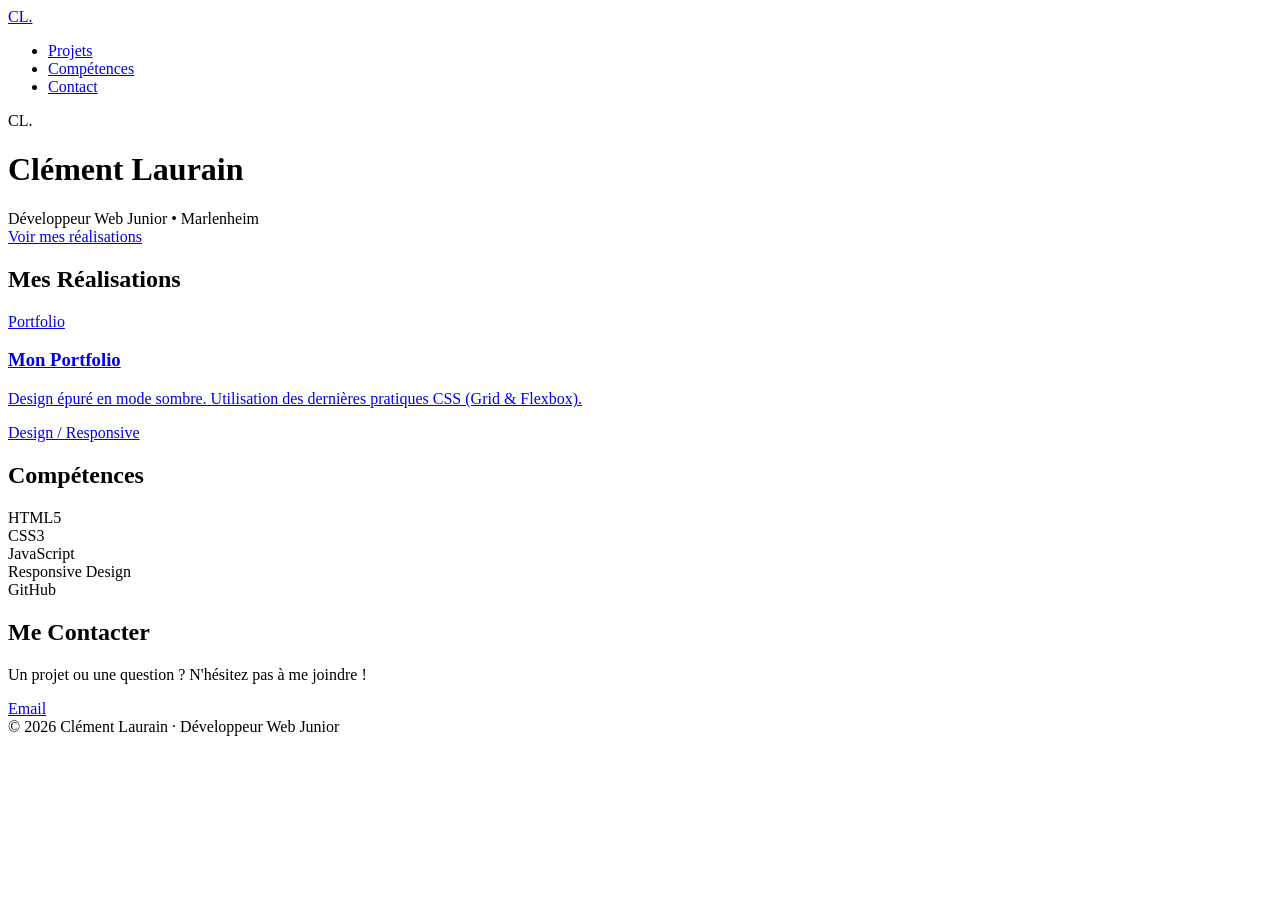
==== index.html @ 2f20fa15 "Update index.html" ====
<!DOCTYPE html>
<html lang="fr">
<head>
    <meta charset="UTF-8">
    <meta name="viewport" content="width=device-width, initial-scale=1.0">
    <meta name="description" content="Portfolio de Clément Laurain, Développeur Web Junior à Marlenheim. Découvrez mes projets et compétences.">
    <link rel="icon" type="image/png" href="favicon.png">
    <title>Clément Laurain | Développeur Web Junior</title>
    <link rel="stylesheet" href="style.css">
</head>
<body>

    <nav>
        <a href="#" class="nav-logo">CL.</a>
        <ul>
            <li><a href="#projets">Projets</a></li>
            <li><a href="#skills">Compétences</a></li>
            <li><a href="#contact">Contact</a></li>
        </ul>
    </nav>

    <header class="hero">
        <div class="logo-main">CL.</div>
        <h1>Clément Laurain</h1>
        <div class="badge">Développeur Web Junior • Marlenheim</div>
        <a href="#projets" class="cta-button">Voir mes réalisations</a>
    </header>

    <main>
        <section id="projets">
            <h2><span>Mes Réalisations</span></h2>
                <a href="#" class="card" target="_blank">
                    <div class="card-image-placeholder">Portfolio</div>
                    <h3>Mon Portfolio</h3>
                    <p>Design épuré en mode sombre. Utilisation des dernières pratiques CSS (Grid & Flexbox).</p>
                    <div class="badge-small">Design / Responsive</div>
                </a>
            </div>
        </section>

        <section id="skills">
            <h2><span>Compétences</span></h2>
            <div class="skills-container">
                <div class="badge">HTML5</div>
                <div class="badge">CSS3</div>
                <div class="badge">JavaScript</div>
                <div class="badge">Responsive Design</div>
                <div class="badge">GitHub</div>
            </div>
        </section>

        <section id="contact">
            <h2><span>Me Contacter</span></h2>
            <div class="contact-container">
                <p>Un projet ou une question ? N'hésitez pas à me joindre !</p>
                <div class="contact-links">
                    <a href="mailto:clement.laurain67@gmail.com" class="badge">Email</a>
                </div>
            </div>
        </section>
    </main>

    <footer>
        <div class="footer-credit">
            © 2026 Clément Laurain · Développeur Web Junior
        </div>
    </footer>

</body>
</html>
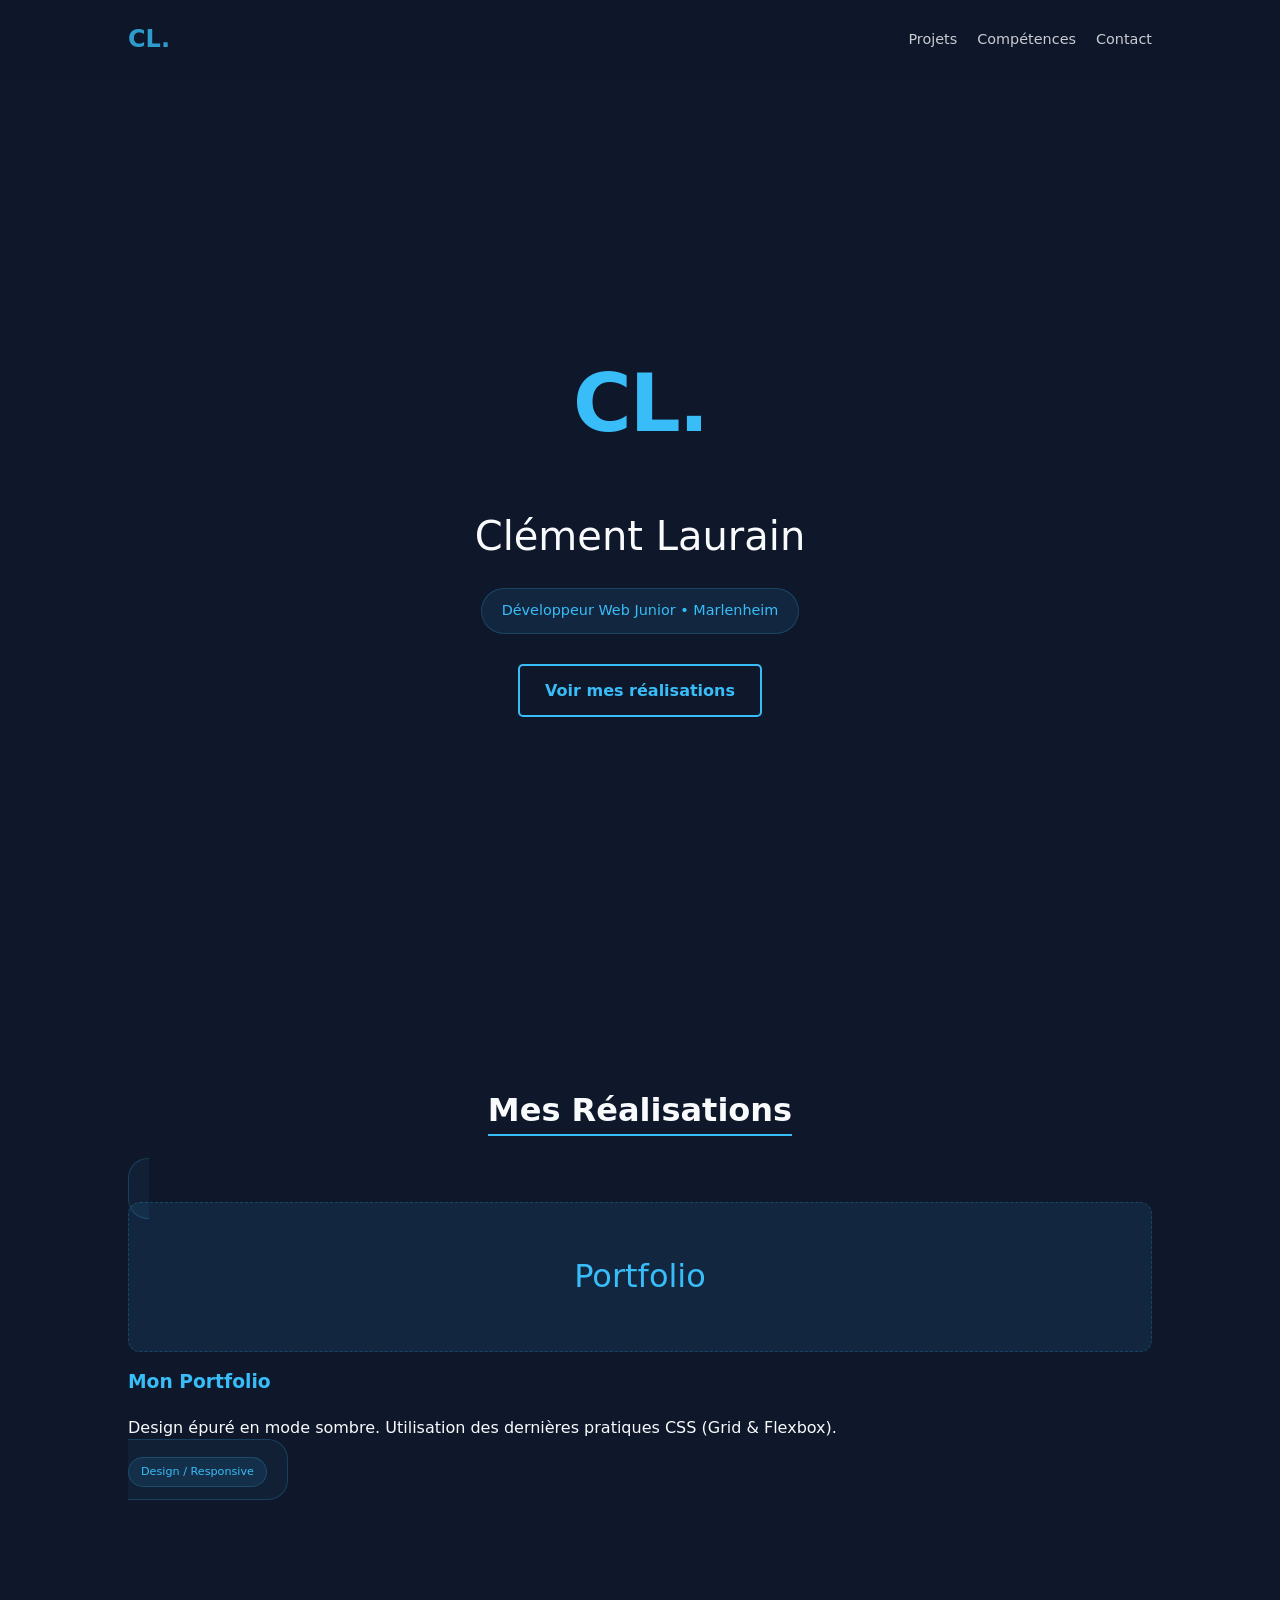
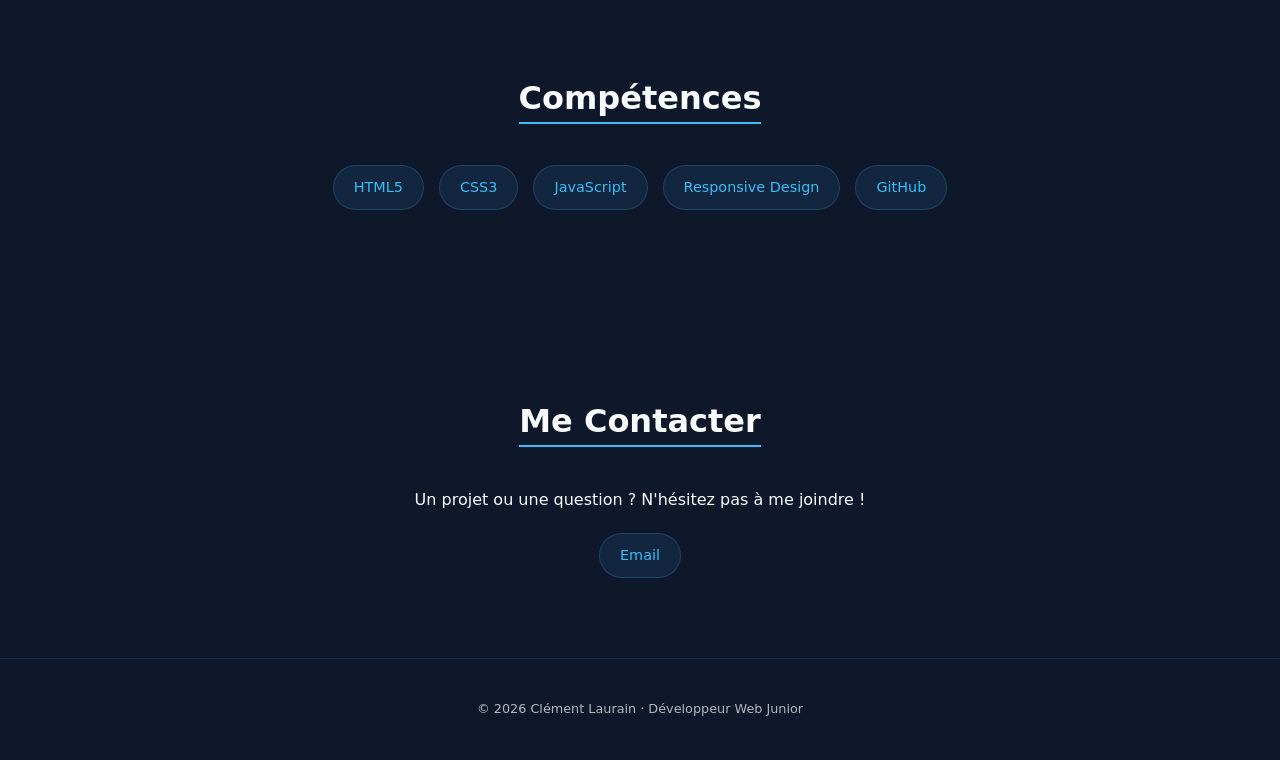
==== commit 8dad2b03: "Update index.html" ====
--- a/index.html
+++ b/index.html
@@ -31,8 +31,8 @@
             <h2><span>Mes Réalisations</span></h2>
                 <a href="#" class="card" target="_blank">
                     <div class="card-image-placeholder">Portfolio</div>
-                    <h3>Mon Portfolio</h3>
-                    <p>Design épuré en mode sombre. Utilisation des dernières pratiques CSS (Grid & Flexbox).</p>
+                        <h3>Mon Portfolio</h3>
+                        <p>Design épuré en mode sombre. Utilisation des dernières pratiques CSS (Grid & Flexbox).</p>
                     <div class="badge-small">Design / Responsive</div>
                 </a>
             </div>
--- a/style.css
+++ b/style.css
@@ -0,0 +1,231 @@
+/* --- VARIABLES --- */
+:root {
+    --bg: #0f172a;
+    --accent: #38bdf8;
+    --text: #f8fafc;
+    --card-bg: rgba(56, 189, 248, 0.05);
+    --card-border: rgba(56, 189, 248, 0.2);
+}
+
+/* --- RESET & BASE --- */
+* { 
+    box-sizing: border-box; 
+}
+
+body {
+    background-color: var(--bg);
+    color: var(--text);
+    font-family: 'Segoe UI', system-ui, -apple-system, sans-serif;
+    margin: 0;
+    padding: 0;
+    line-height: 1.6;
+    scroll-behavior: smooth;
+}
+
+/* --- NAVIGATION --- */
+nav {
+    padding: 20px 10%;
+    display: flex;
+    justify-content: space-between;
+    align-items: center;
+    position: sticky;
+    top: 0;
+    background: rgba(15, 23, 42, 0.9);
+    backdrop-filter: blur(10px);
+    z-index: 1000;
+}
+
+.nav-logo {
+    font-size: 1.5rem;
+    font-weight: bold;
+    color: var(--accent);
+    text-decoration: none;
+}
+
+nav ul {
+    display: flex;
+    list-style: none;
+    gap: 20px;
+    margin: 0;
+    padding: 0;
+}
+
+nav a {
+    color: var(--text);
+    text-decoration: none;
+    font-size: 0.9rem;
+    opacity: 0.8;
+    transition: 0.3s;
+}
+
+nav a:hover { 
+    opacity: 1; 
+    color: var(--accent); 
+}
+
+/* --- HERO SECTION --- */
+.hero {
+    height: 100vh; /* Augmenté pour l'impact */
+    display: flex;
+    flex-direction: column;
+    justify-content: center;
+    align-items: center;
+    text-align: center;
+    padding: 20px;
+}
+
+.logo-main {
+    font-size: clamp(3rem, 15vw, 5rem);
+    font-weight: bold;
+    color: var(--accent);
+    letter-spacing: -2px;
+    margin-bottom: 10px;
+}
+
+h1 {
+    font-size: clamp(1.5rem, 5vw, 2.5rem);
+    font-weight: 300;
+    margin-bottom: 20px;
+}
+
+.cta-button {
+    margin-top: 30px;
+    padding: 12px 25px;
+    background-color: transparent;
+    color: var(--accent);
+    border: 2px solid var(--accent);
+    border-radius: 5px;
+    text-decoration: none;
+    font-weight: bold;
+    transition: 0.3s ease;
+}
+
+.cta-button:hover {
+    background-color: var(--accent);
+    color: var(--bg);
+}
+
+/* --- BADGES --- */
+.badge {
+    background: rgba(56, 189, 248, 0.1);
+    color: var(--accent);
+    padding: 10px 20px;
+    border-radius: 30px;
+    font-size: 0.9rem;
+    border: 1px solid var(--card-border);
+    display: inline-block;
+    text-decoration: none;
+}
+
+.badge-small {
+    background: rgba(56, 189, 248, 0.1);
+    color: var(--accent);
+    padding: 5px 12px;
+    border-radius: 30px;
+    font-size: 0.7rem;
+    border: 1px solid var(--card-border);
+    display: inline-block;
+}
+
+/* --- SECTIONS --- */
+section { 
+    padding: 80px 10%; 
+}
+
+h2 {
+    font-size: 2rem;
+    margin-bottom: 40px;
+    text-align: center;
+}
+
+h2 span {
+    border-bottom: 2px solid var(--accent);
+    padding-bottom: 5px;
+}
+
+/* --- PROJETS (GRID) --- */
+.grid {
+    display: grid;
+    grid-template-columns: repeat(auto-fit, minmax(280px, 1fr));
+    gap: 25px;
+}
+
+.card {
+    background: var(--card-bg);
+    border: 1px solid var(--card-border);
+    padding: 20px;
+    border-radius: 20px;
+    transition: all 0.3s ease;
+    text-decoration: none;
+    color: inherit;
+    text-align: left;
+}
+
+.card-image-placeholder {
+    width: 100%;
+    height: 150px;
+    background: rgba(56, 189, 248, 0.1);
+    border-radius: 12px;
+    margin-bottom: 15px;
+    display: flex;
+    align-items: center;
+    justify-content: center;
+    font-size: 200%;
+    color: var(--accent);
+    border: 1px dashed var(--card-border);
+}
+
+.card:hover {
+    transform: translateY(-10px);
+    background: rgba(56, 189, 248, 0.1);
+    border-color: var(--accent);
+}
+
+.card h3 { 
+    margin-top: 0; 
+    color: var(--accent); 
+}
+
+/* --- CONTACT --- */
+.contact-container {
+    text-align: center;
+}
+
+.contact-links {
+    margin-top: 20px;
+    display: flex;
+    justify-content: center;
+    gap: 15px;
+}
+
+.contact-links .badge:hover {
+    background: var(--accent);
+    color: var(--bg);
+}
+
+/* --- SKILLS --- */
+.skills-container {
+    display: flex; 
+    justify-content: center; 
+    gap: 15px; 
+    flex-wrap: wrap;
+}
+
+/* --- FOOTER --- */
+footer {
+    padding: 40px;
+    text-align: center;
+    border-top: 1px solid var(--card-border);
+    font-size: 0.8rem;
+    opacity: 0.7;
+}
+
+/* --- MEDIA QUERIES --- */
+@media (max-width: 600px) {
+    section {
+        padding: 60px 5%;
+    }
+    nav ul {
+        gap: 10px;
+    }
+}
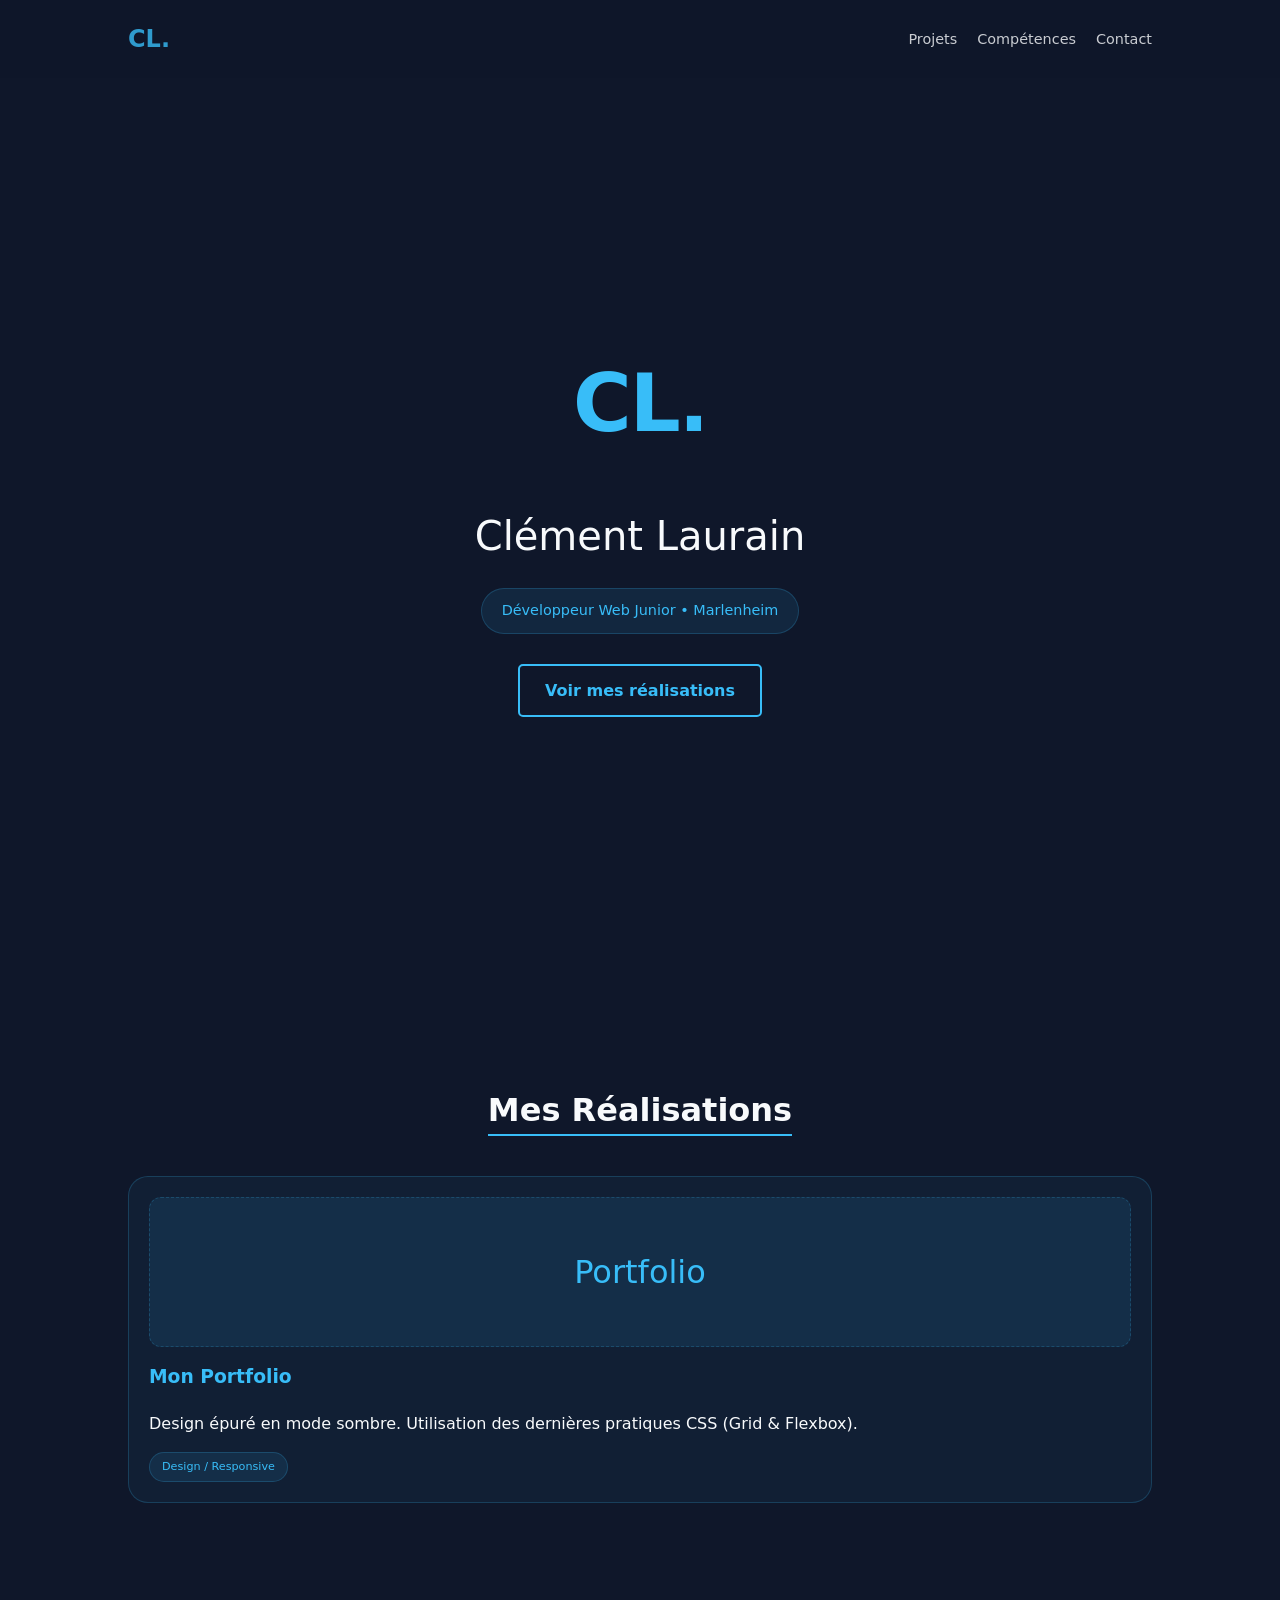
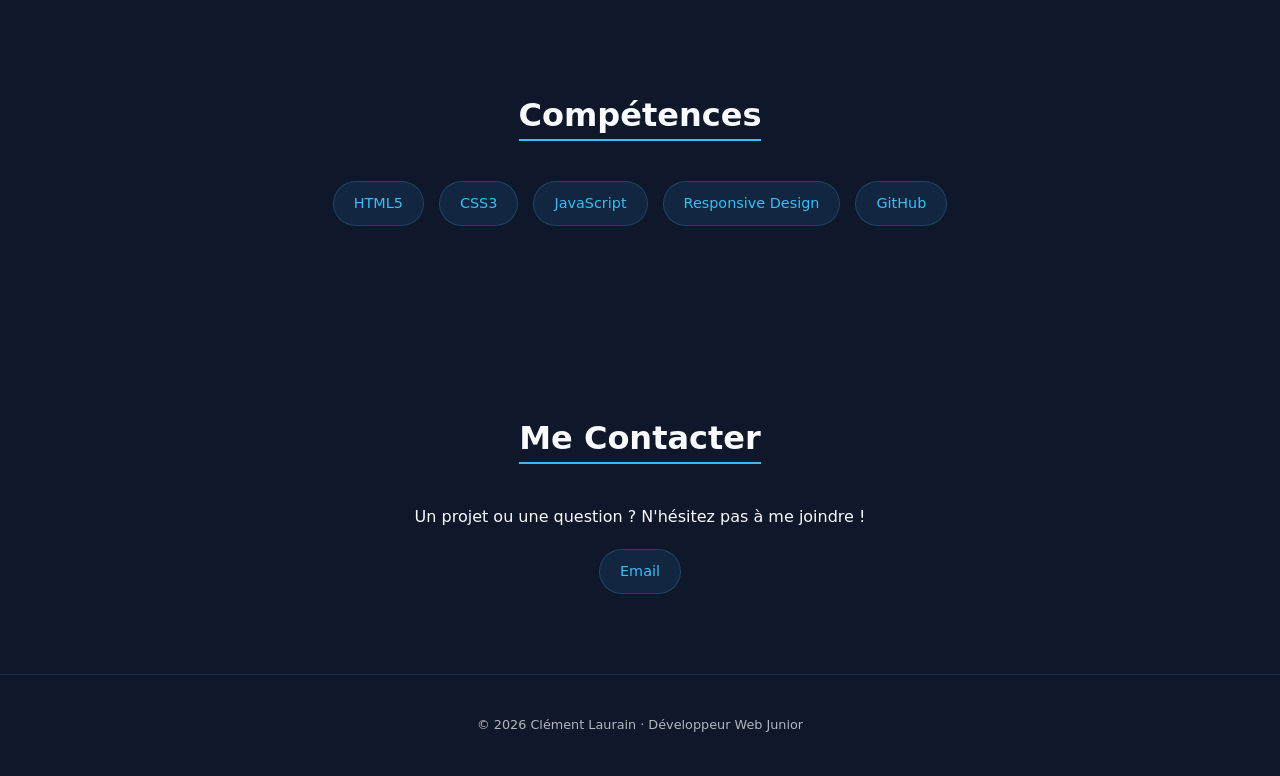
==== commit 6994d859: "Update index.html" ====
--- a/index.html
+++ b/index.html
@@ -29,6 +29,7 @@
     <main>
         <section id="projets">
             <h2><span>Mes Réalisations</span></h2>
+            <div class="grid">
                 <a href="#" class="card" target="_blank">
                     <div class="card-image-placeholder">Portfolio</div>
                         <h3>Mon Portfolio</h3>
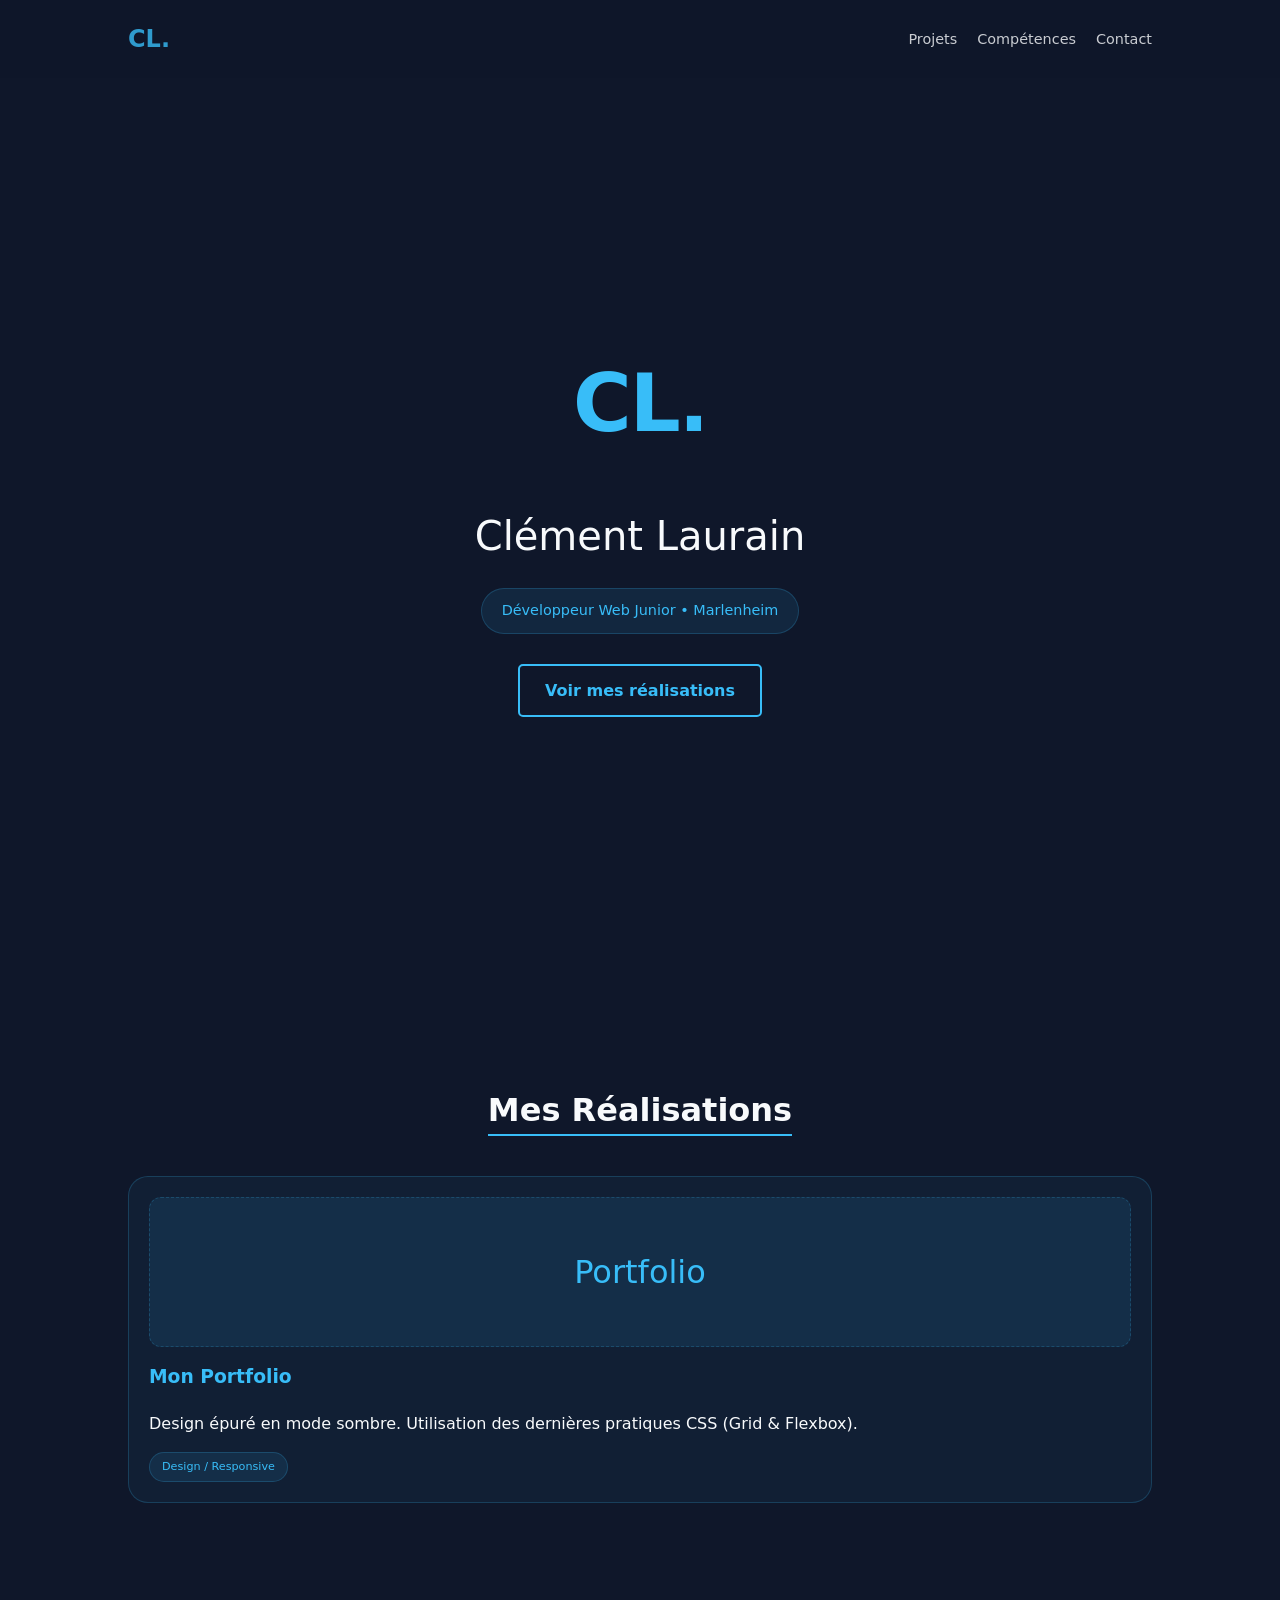
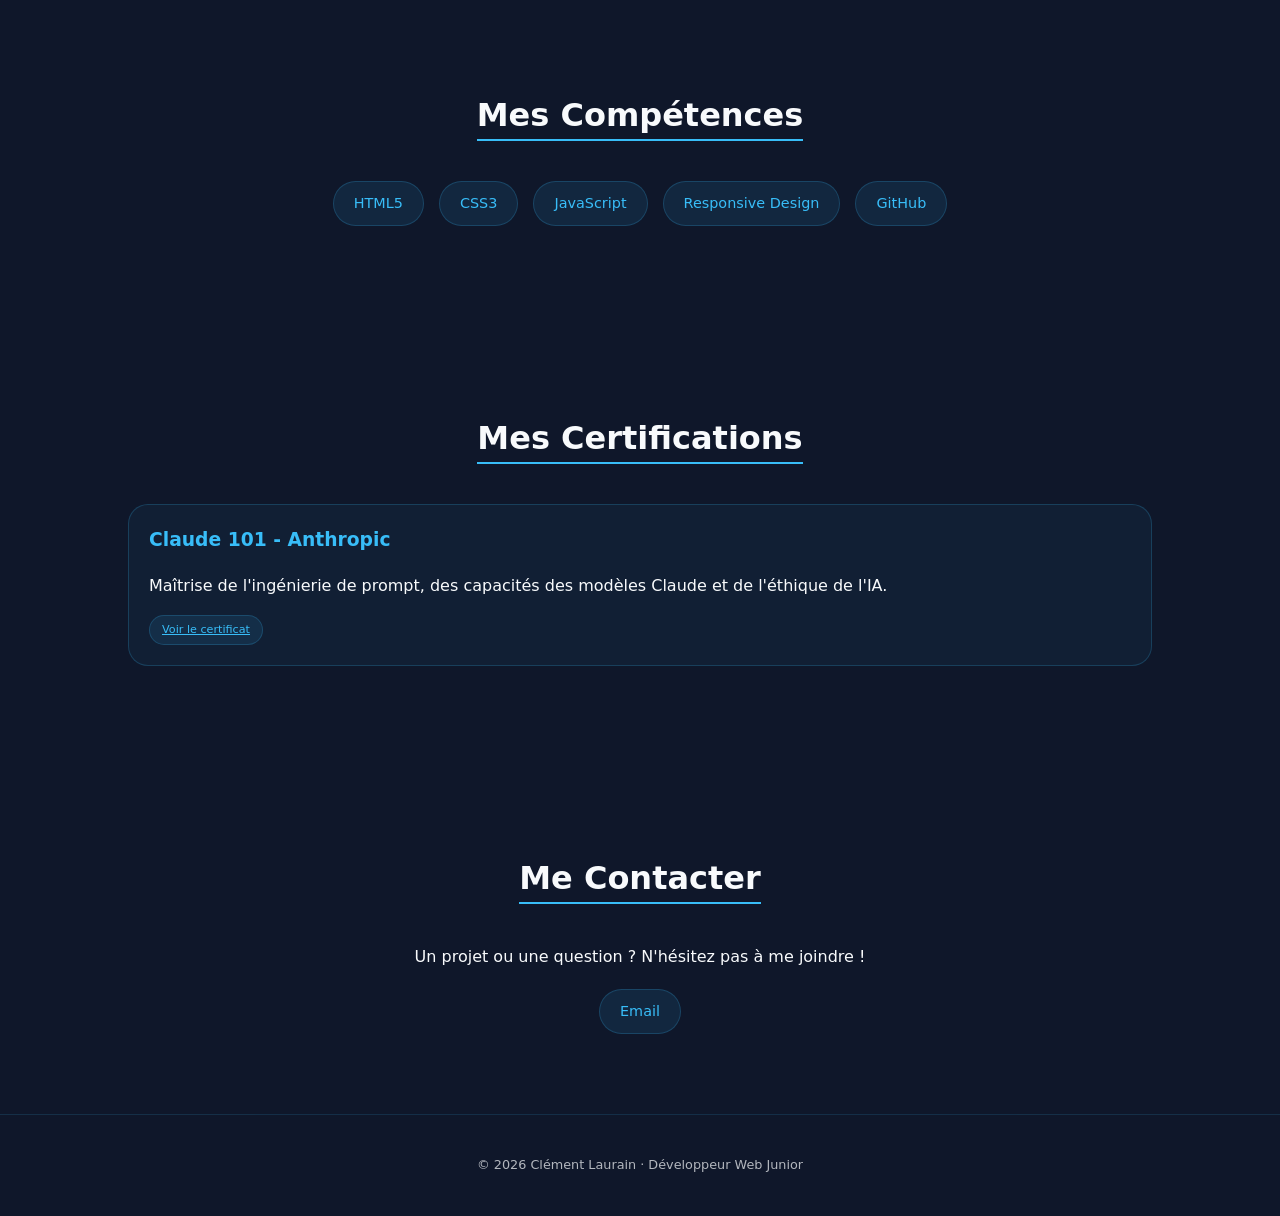
==== commit 5b2e0798: "Update index.html" ====
--- a/index.html
+++ b/index.html
@@ -40,13 +40,21 @@
         </section>
 
         <section id="skills">
-            <h2><span>Compétences</span></h2>
+            <h2><span>Mes Compétences</span></h2>
             <div class="skills-container">
                 <div class="badge">HTML5</div>
                 <div class="badge">CSS3</div>
                 <div class="badge">JavaScript</div>
                 <div class="badge">Responsive Design</div>
                 <div class="badge">GitHub</div>
+            </div>
+        </section>
+        <section id="certs">
+            <h2><span>Mes Certifications</span></h2>
+            <div class="card">
+                <h3>Claude 101 - Anthropic</h3>
+                <p>Maîtrise de l'ingénierie de prompt, des capacités des modèles Claude et de l'éthique de l'IA.</p>
+                <a href="LIEN_VERS_TON_CERTIFICAT" target="_blank" class="badge-small">Voir le certificat</a>
             </div>
         </section>
 
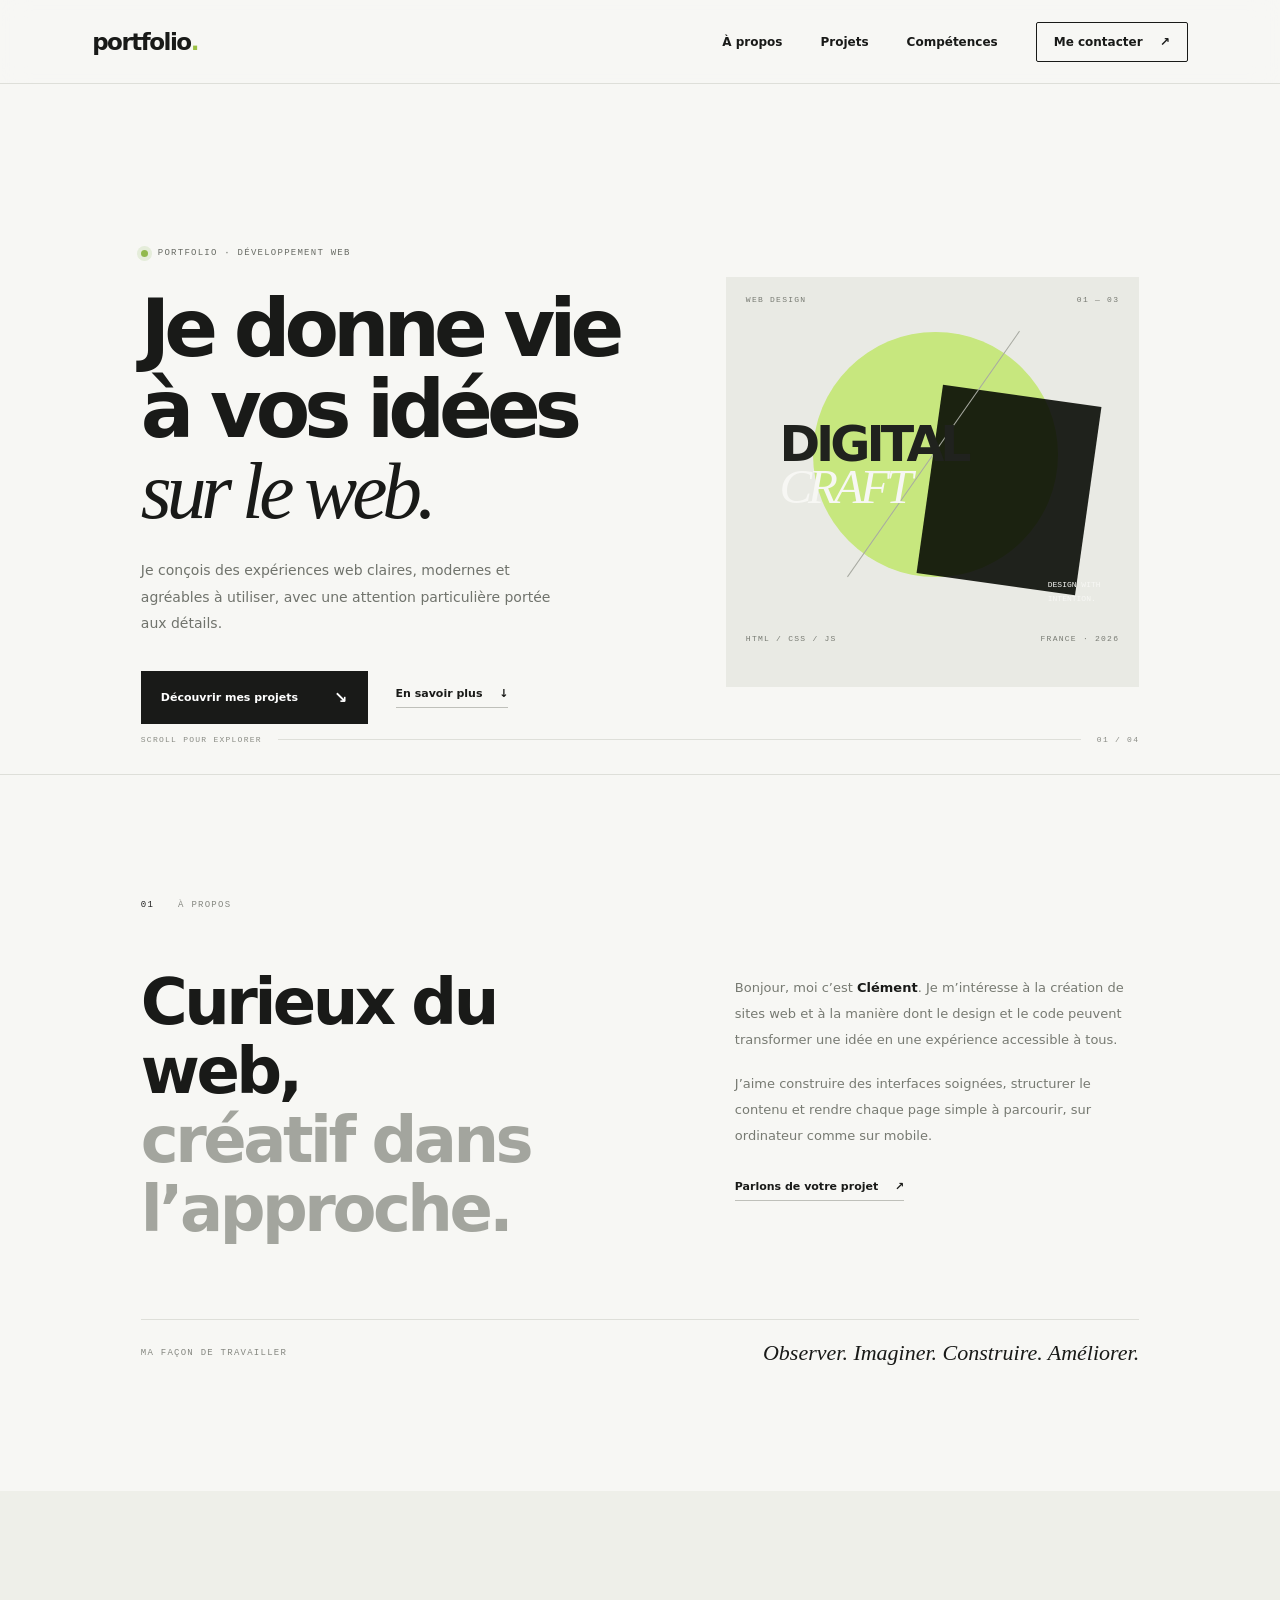
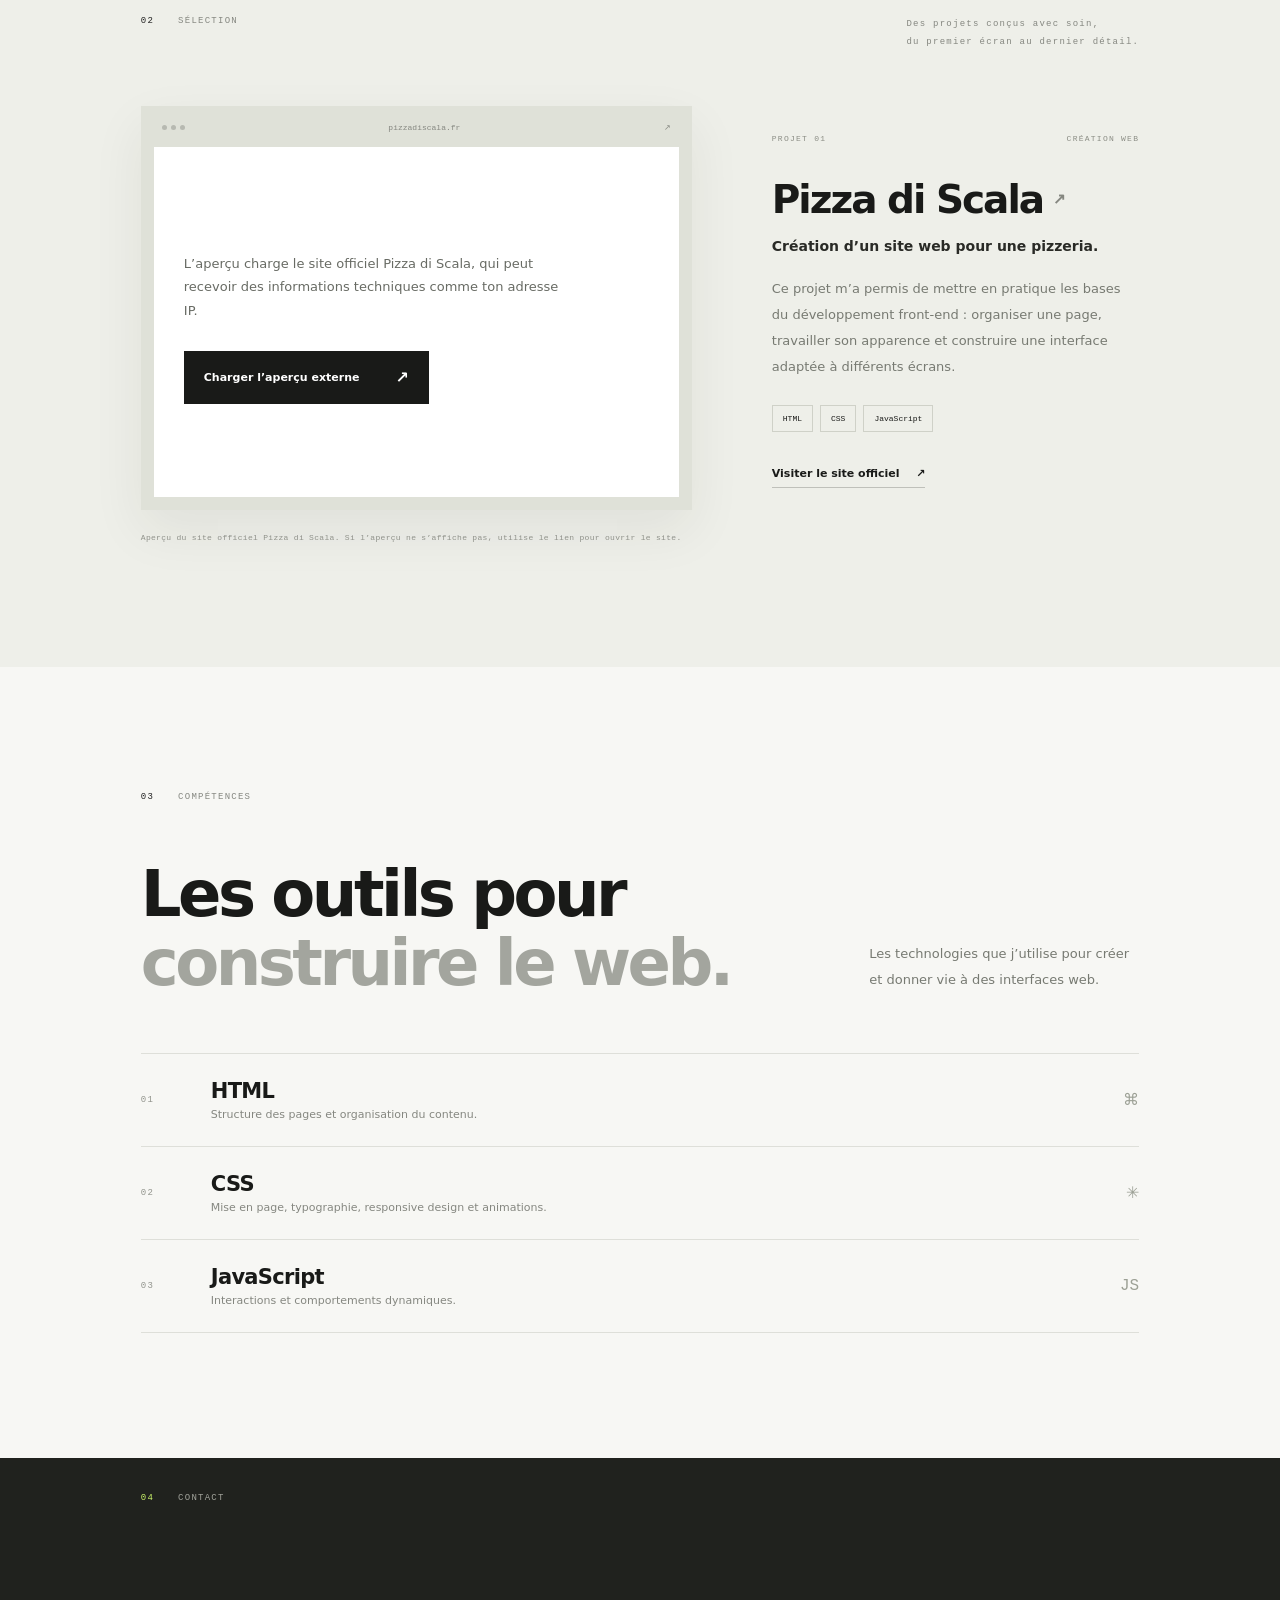
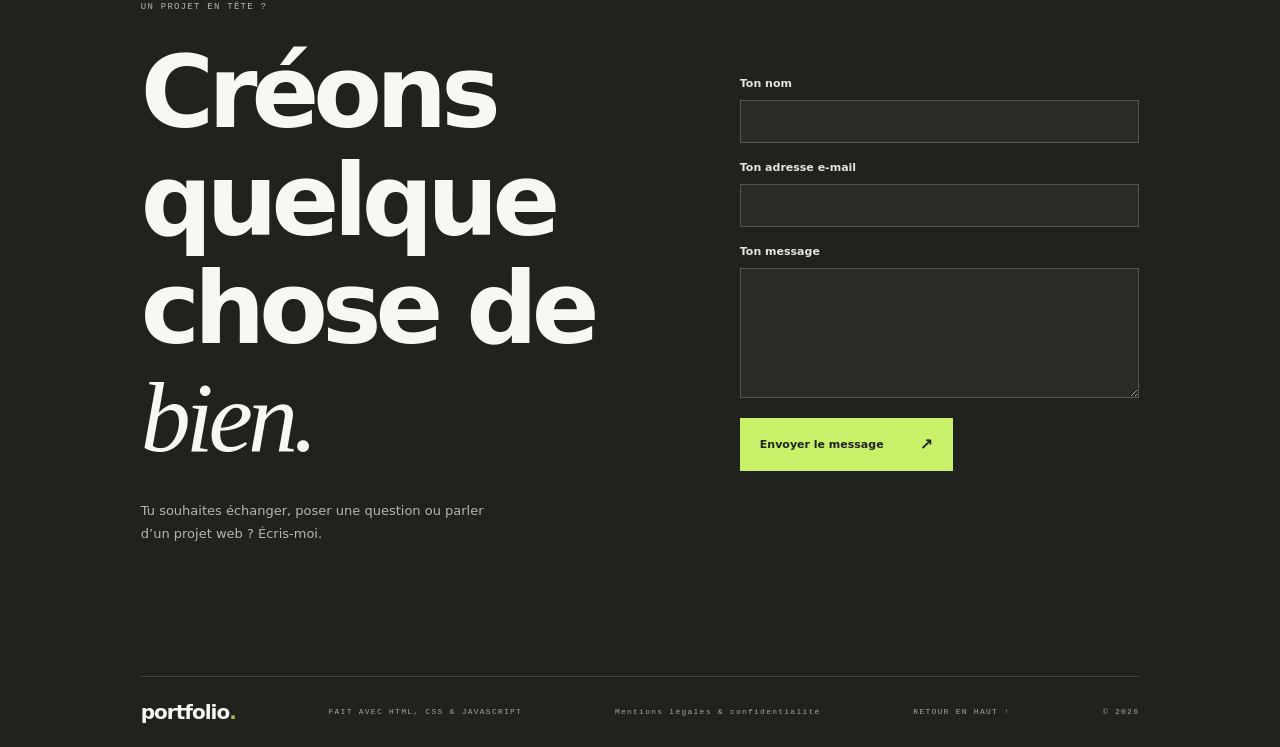
==== commit 201883a2: "Add files via upload" ====
--- a/index.html
+++ b/index.html
@@ -1,79 +1,136 @@
-<!DOCTYPE html>
-<html lang="fr">
-<head>
-    <meta charset="UTF-8">
-    <meta name="viewport" content="width=device-width, initial-scale=1.0">
-    <meta name="description" content="Portfolio de Clément Laurain, Développeur Web Junior à Marlenheim. Découvrez mes projets et compétences.">
-    <link rel="icon" type="image/png" href="favicon.png">
-    <title>Clément Laurain | Développeur Web Junior</title>
-    <link rel="stylesheet" href="style.css">
-</head>
-<body>
-
-    <nav>
-        <a href="#" class="nav-logo">CL.</a>
-        <ul>
-            <li><a href="#projets">Projets</a></li>
-            <li><a href="#skills">Compétences</a></li>
-            <li><a href="#contact">Contact</a></li>
-        </ul>
-    </nav>
-
-    <header class="hero">
-        <div class="logo-main">CL.</div>
-        <h1>Clément Laurain</h1>
-        <div class="badge">Développeur Web Junior • Marlenheim</div>
-        <a href="#projets" class="cta-button">Voir mes réalisations</a>
-    </header>
-
-    <main>
-        <section id="projets">
-            <h2><span>Mes Réalisations</span></h2>
-            <div class="grid">
-                <a href="#" class="card" target="_blank">
-                    <div class="card-image-placeholder">Portfolio</div>
-                        <h3>Mon Portfolio</h3>
-                        <p>Design épuré en mode sombre. Utilisation des dernières pratiques CSS (Grid & Flexbox).</p>
-                    <div class="badge-small">Design / Responsive</div>
-                </a>
-            </div>
-        </section>
-
-        <section id="skills">
-            <h2><span>Mes Compétences</span></h2>
-            <div class="skills-container">
-                <div class="badge">HTML5</div>
-                <div class="badge">CSS3</div>
-                <div class="badge">JavaScript</div>
-                <div class="badge">Responsive Design</div>
-                <div class="badge">GitHub</div>
-            </div>
-        </section>
-        <section id="certs">
-            <h2><span>Mes Certifications</span></h2>
-            <div class="card">
-                <h3>Claude 101 - Anthropic</h3>
-                <p>Maîtrise de l'ingénierie de prompt, des capacités des modèles Claude et de l'éthique de l'IA.</p>
-                <a href="LIEN_VERS_TON_CERTIFICAT" target="_blank" class="badge-small">Voir le certificat</a>
-            </div>
-        </section>
-
-        <section id="contact">
-            <h2><span>Me Contacter</span></h2>
-            <div class="contact-container">
-                <p>Un projet ou une question ? N'hésitez pas à me joindre !</p>
-                <div class="contact-links">
-                    <a href="mailto:clement.laurain67@gmail.com" class="badge">Email</a>
-                </div>
-            </div>
-        </section>
-    </main>
-
-    <footer>
-        <div class="footer-credit">
-            © 2026 Clément Laurain · Développeur Web Junior
-        </div>
-    </footer>
-
-</body>
-</html>
+<!DOCTYPE html>
+<html lang="fr">
+<head>
+  <meta charset="UTF-8">
+  <meta name="viewport" content="width=device-width, initial-scale=1.0">
+  <meta name="description" content="Portfolio de développeur web — création de sites modernes avec HTML, CSS et JavaScript.">
+  <meta name="theme-color" content="#f7f7f4">
+  <title>Portfolio — Développeur web</title>
+  <link rel="stylesheet" href="style.css">
+  <script src="script.js" defer></script>
+</head>
+<body>
+  <div class="progress" aria-hidden="true"></div>
+  <header class="header" id="top">
+    <a class="brand" href="#top" aria-label="Retour en haut">portfolio<span>.</span></a>
+    <button class="menu-toggle" aria-label="Ouvrir le menu" aria-expanded="false">
+      <span></span><span></span>
+    </button>
+    <nav class="nav" aria-label="Navigation principale">
+      <a href="#about">À propos</a>
+      <a href="#projects">Projets</a>
+      <a href="#skills">Compétences</a>
+      <a class="nav-contact" href="#contact">Me contacter <span>↗</span></a>
+    </nav>
+  </header>
+
+  <main>
+    <section class="hero section-wrap">
+      <div class="hero-copy reveal">
+        <p class="eyebrow"><span class="status-dot"></span> PORTFOLIO · DÉVELOPPEMENT WEB</p>
+        <h1>Je donne vie<br>à vos idées <span class="serif">sur le web.</span></h1>
+        <p class="hero-intro">Je conçois des expériences web claires, modernes et agréables à utiliser, avec une attention particulière portée aux détails.</p>
+        <div class="hero-actions">
+          <a class="button button-dark" href="#projects">Découvrir mes projets <span>↘</span></a>
+          <a class="text-link" href="#about">En savoir plus <span>↓</span></a>
+        </div>
+      </div>
+      <div class="hero-art reveal" aria-label="Composition graphique abstraite">
+        <div class="art-top"><span>WEB DESIGN</span><span>01 — 03</span></div>
+        <div class="art-grid">
+          <div class="art-circle"></div>
+          <div class="art-square"></div>
+          <div class="art-line"></div>
+          <div class="art-word">DIGITAL<br><i>CRAFT</i></div>
+          <div class="art-caption">DESIGN WITH<br>INTENTION.</div>
+        </div>
+        <div class="art-bottom"><span>HTML / CSS / JS</span><span>FRANCE · 2026</span></div>
+      </div>
+      <div class="hero-footer"><span>SCROLL POUR EXPLORER</span><span class="scroll-line"></span><span>01 / 04</span></div>
+    </section>
+
+    <section class="about section-wrap section-pad" id="about">
+      <div class="section-kicker reveal"><span>01</span><span>À PROPOS</span></div>
+      <div class="about-content reveal">
+        <h2>Curieux du web,<br><span class="muted">créatif dans l’approche.</span></h2>
+        <div class="about-text">
+          <p>Bonjour, moi c’est <strong class="editable-name">Clément</strong>. Je m’intéresse à la création de sites web et à la manière dont le design et le code peuvent transformer une idée en une expérience accessible à tous.</p>
+          <p>J’aime construire des interfaces soignées, structurer le contenu et rendre chaque page simple à parcourir, sur ordinateur comme sur mobile.</p>
+          <a href="#contact" class="text-link">Parlons de votre projet <span>↗</span></a>
+        </div>
+      </div>
+      <div class="about-note"><span>MA FAÇON DE TRAVAILLER</span><p>Observer. Imaginer. Construire. Améliorer.</p></div>
+    </section>
+
+    <section class="projects section-wrap section-pad" id="projects">
+      <div class="section-heading reveal">
+        <div class="section-kicker"><span>02</span><span>SÉLECTION</span></div>
+        <p class="section-aside">Des projets conçus avec soin,<br>du premier écran au dernier détail.</p>
+      </div>
+      <div class="project-feature reveal">
+        <div class="project-visual">
+          <div class="browser-bar"><div class="browser-dots"><i></i><i></i><i></i></div><span>pizzadiscala.fr</span><span>↗</span></div>
+          <div class="pizza-preview-placeholder">
+            <p>L’aperçu charge le site officiel Pizza di Scala, qui peut recevoir des informations techniques comme ton adresse IP.</p>
+            <button class="button button-dark preview-load" type="button">Charger l’aperçu externe <span>↗</span></button>
+          </div>
+        </div>
+        <div class="project-info">
+          <div class="project-meta"><span>PROJET 01</span><span>CRÉATION WEB</span></div>
+          <h3><a class="project-title-link" href="https://pizzadiscala.fr/" target="_blank" rel="noopener noreferrer">Pizza di Scala <span aria-hidden="true">↗</span></a></h3>
+          <p class="project-lead">Création d’un site web pour une pizzeria.</p>
+          <p>Ce projet m’a permis de mettre en pratique les bases du développement front-end : organiser une page, travailler son apparence et construire une interface adaptée à différents écrans.</p>
+          <div class="tag-list"><span>HTML</span><span>CSS</span><span>JavaScript</span></div>
+          <a class="text-link" href="https://pizzadiscala.fr/" target="_blank" rel="noopener noreferrer">Visiter le site officiel <span>↗</span></a>
+        </div>
+      </div>
+      <p class="project-footnote">Aperçu du site officiel Pizza di Scala. Si l’aperçu ne s’affiche pas, utilise le lien pour ouvrir le site.</p>
+    </section>
+
+    <section class="skills section-wrap section-pad" id="skills">
+      <div class="section-kicker reveal"><span>03</span><span>COMPÉTENCES</span></div>
+      <div class="skills-heading reveal">
+        <h2>Les outils pour<br><span class="muted">construire le web.</span></h2>
+        <p>Les technologies que j’utilise pour créer et donner vie à des interfaces web.</p>
+      </div>
+      <div class="skill-list reveal">
+        <div class="skill-row"><span class="skill-number">01</span><div><h3>HTML</h3><p>Structure des pages et organisation du contenu.</p></div><span class="skill-symbol">⌘</span></div>
+        <div class="skill-row"><span class="skill-number">02</span><div><h3>CSS</h3><p>Mise en page, typographie, responsive design et animations.</p></div><span class="skill-symbol">✳</span></div>
+        <div class="skill-row"><span class="skill-number">03</span><div><h3>JavaScript</h3><p>Interactions et comportements dynamiques.</p></div><span class="skill-symbol">JS</span></div>
+      </div>
+    </section>
+
+    <section class="contact section-wrap" id="contact">
+      <div class="contact-top section-kicker"><span>04</span><span>CONTACT</span></div>
+      <div class="contact-main reveal">
+        <div class="contact-intro">
+          <p class="eyebrow">UN PROJET EN TÊTE ?</p>
+          <h2>Créons quelque<br>chose de <span class="serif">bien.</span></h2>
+          <p class="contact-copy">Tu souhaites échanger, poser une question ou parler d’un projet web ? Écris-moi.</p>
+        </div>
+        <form class="contact-form" id="contact-form">
+          <div class="contact-form-trap" aria-hidden="true">
+            <label for="contact-website">Ne pas remplir</label>
+            <input id="contact-website" name="website" type="text" tabindex="-1" autocomplete="off">
+          </div>
+          <label for="contact-name">Ton nom</label>
+          <input id="contact-name" name="name" type="text" autocomplete="name" maxlength="100" required>
+          <label for="contact-email">Ton adresse e-mail</label>
+          <input id="contact-email" name="email" type="email" autocomplete="email" maxlength="254" required>
+          <label for="contact-message">Ton message</label>
+          <textarea id="contact-message" name="message" rows="5" maxlength="5000" required></textarea>
+          <button class="button button-light contact-submit" type="submit">Envoyer le message <span>↗</span></button>
+          <p class="contact-status" id="contact-status" role="status" aria-live="polite"></p>
+        </form>
+      </div>
+      <footer class="footer">
+        <a class="brand brand-light" href="#top">portfolio<span>.</span></a>
+        <span>FAIT AVEC HTML, CSS & JAVASCRIPT</span>
+        <a href="legal.html">Mentions légales & confidentialité</a>
+        <a href="#top">RETOUR EN HAUT ↑</a>
+        <span>© <span id="year"></span></span>
+      </footer>
+    </section>
+  </main>
+</body>
+</html>
--- a/style.css
+++ b/style.css
@@ -1,231 +1,87 @@
-/* --- VARIABLES --- */
-:root {
-    --bg: #0f172a;
-    --accent: #38bdf8;
-    --text: #f8fafc;
-    --card-bg: rgba(56, 189, 248, 0.05);
-    --card-border: rgba(56, 189, 248, 0.2);
-}
-
-/* --- RESET & BASE --- */
-* { 
-    box-sizing: border-box; 
-}
-
-body {
-    background-color: var(--bg);
-    color: var(--text);
-    font-family: 'Segoe UI', system-ui, -apple-system, sans-serif;
-    margin: 0;
-    padding: 0;
-    line-height: 1.6;
-    scroll-behavior: smooth;
-}
-
-/* --- NAVIGATION --- */
-nav {
-    padding: 20px 10%;
-    display: flex;
-    justify-content: space-between;
-    align-items: center;
-    position: sticky;
-    top: 0;
-    background: rgba(15, 23, 42, 0.9);
-    backdrop-filter: blur(10px);
-    z-index: 1000;
-}
-
-.nav-logo {
-    font-size: 1.5rem;
-    font-weight: bold;
-    color: var(--accent);
-    text-decoration: none;
-}
-
-nav ul {
-    display: flex;
-    list-style: none;
-    gap: 20px;
-    margin: 0;
-    padding: 0;
-}
-
-nav a {
-    color: var(--text);
-    text-decoration: none;
-    font-size: 0.9rem;
-    opacity: 0.8;
-    transition: 0.3s;
-}
-
-nav a:hover { 
-    opacity: 1; 
-    color: var(--accent); 
-}
-
-/* --- HERO SECTION --- */
-.hero {
-    height: 100vh; /* Augmenté pour l'impact */
-    display: flex;
-    flex-direction: column;
-    justify-content: center;
-    align-items: center;
-    text-align: center;
-    padding: 20px;
-}
-
-.logo-main {
-    font-size: clamp(3rem, 15vw, 5rem);
-    font-weight: bold;
-    color: var(--accent);
-    letter-spacing: -2px;
-    margin-bottom: 10px;
-}
-
-h1 {
-    font-size: clamp(1.5rem, 5vw, 2.5rem);
-    font-weight: 300;
-    margin-bottom: 20px;
-}
-
-.cta-button {
-    margin-top: 30px;
-    padding: 12px 25px;
-    background-color: transparent;
-    color: var(--accent);
-    border: 2px solid var(--accent);
-    border-radius: 5px;
-    text-decoration: none;
-    font-weight: bold;
-    transition: 0.3s ease;
-}
-
-.cta-button:hover {
-    background-color: var(--accent);
-    color: var(--bg);
-}
-
-/* --- BADGES --- */
-.badge {
-    background: rgba(56, 189, 248, 0.1);
-    color: var(--accent);
-    padding: 10px 20px;
-    border-radius: 30px;
-    font-size: 0.9rem;
-    border: 1px solid var(--card-border);
-    display: inline-block;
-    text-decoration: none;
-}
-
-.badge-small {
-    background: rgba(56, 189, 248, 0.1);
-    color: var(--accent);
-    padding: 5px 12px;
-    border-radius: 30px;
-    font-size: 0.7rem;
-    border: 1px solid var(--card-border);
-    display: inline-block;
-}
-
-/* --- SECTIONS --- */
-section { 
-    padding: 80px 10%; 
-}
-
-h2 {
-    font-size: 2rem;
-    margin-bottom: 40px;
-    text-align: center;
-}
-
-h2 span {
-    border-bottom: 2px solid var(--accent);
-    padding-bottom: 5px;
-}
-
-/* --- PROJETS (GRID) --- */
-.grid {
-    display: grid;
-    grid-template-columns: repeat(auto-fit, minmax(280px, 1fr));
-    gap: 25px;
-}
-
-.card {
-    background: var(--card-bg);
-    border: 1px solid var(--card-border);
-    padding: 20px;
-    border-radius: 20px;
-    transition: all 0.3s ease;
-    text-decoration: none;
-    color: inherit;
-    text-align: left;
-}
-
-.card-image-placeholder {
-    width: 100%;
-    height: 150px;
-    background: rgba(56, 189, 248, 0.1);
-    border-radius: 12px;
-    margin-bottom: 15px;
-    display: flex;
-    align-items: center;
-    justify-content: center;
-    font-size: 200%;
-    color: var(--accent);
-    border: 1px dashed var(--card-border);
-}
-
-.card:hover {
-    transform: translateY(-10px);
-    background: rgba(56, 189, 248, 0.1);
-    border-color: var(--accent);
-}
-
-.card h3 { 
-    margin-top: 0; 
-    color: var(--accent); 
-}
-
-/* --- CONTACT --- */
-.contact-container {
-    text-align: center;
-}
-
-.contact-links {
-    margin-top: 20px;
-    display: flex;
-    justify-content: center;
-    gap: 15px;
-}
-
-.contact-links .badge:hover {
-    background: var(--accent);
-    color: var(--bg);
-}
-
-/* --- SKILLS --- */
-.skills-container {
-    display: flex; 
-    justify-content: center; 
-    gap: 15px; 
-    flex-wrap: wrap;
-}
-
-/* --- FOOTER --- */
-footer {
-    padding: 40px;
-    text-align: center;
-    border-top: 1px solid var(--card-border);
-    font-size: 0.8rem;
-    opacity: 0.7;
-}
-
-/* --- MEDIA QUERIES --- */
-@media (max-width: 600px) {
-    section {
-        padding: 60px 5%;
-    }
-    nav ul {
-        gap: 10px;
-    }
-}+:root{--paper:#f7f7f4;--ink:#191a18;--muted:#858780;--line:#dedfd9;--accent:#c8f169;--mono:ui-monospace,SFMono-Regular,Consolas,monospace;--sans:system-ui,sans-serif}
+*{box-sizing:border-box}
+html{scroll-behavior:smooth;scroll-padding-top:90px}
+body{margin:0;background:var(--paper);color:var(--ink);font-family:var(--sans);-webkit-font-smoothing:antialiased}
+a{color:inherit;text-decoration:none}
+button{font:inherit}
+.progress{position:fixed;z-index:20;top:0;left:0;height:3px;width:0;background:var(--ink)}
+.header{height:84px;padding:0 7.2%;display:flex;align-items:center;justify-content:space-between;border-bottom:1px solid var(--line);background:rgba(247,247,244,.9);backdrop-filter:blur(14px);position:sticky;top:0;z-index:10}
+.brand{font-size:23px;font-weight:800;letter-spacing:-1.5px}.brand span{color:#9abf43}
+.nav{display:flex;align-items:center;gap:38px;font-size:12px;font-weight:700}.nav a{transition:opacity .2s}.nav a:hover{opacity:.55}.nav-contact{border:1px solid var(--ink);padding:12px 17px;border-radius:2px}.nav-contact span{margin-left:13px}
+.menu-toggle{display:none;background:none;border:0}
+.section-wrap{padding-left:11%;padding-right:11%}
+.hero{min-height:690px;padding-top:105px;position:relative;display:grid;grid-template-columns:1.1fr .9fr;gap:8%;align-items:center}
+.eyebrow,.section-kicker,.hero-footer,.art-top,.art-bottom,.project-meta,.project-footnote,.about-note>span,.skill-number,.footer,.section-aside{font-family:var(--mono);font-size:9px;letter-spacing:1.25px}
+.eyebrow{display:flex;align-items:center;gap:10px;color:#686b64}.status-dot{width:7px;height:7px;border-radius:50%;background:#91b94c;box-shadow:0 0 0 4px #e5edda}
+h1{font-size:clamp(52px,6.2vw,88px);line-height:1.02;letter-spacing:-6px;margin:31px 0 25px;font-weight:700}
+.serif{font-family:Georgia,serif;font-weight:400;font-style:italic;letter-spacing:-5px}
+.hero-intro{max-width:430px;color:#70736c;font-size:14px;line-height:1.9}
+.hero-actions{display:flex;align-items:center;gap:28px;margin-top:34px}
+.button{display:inline-flex;align-items:center;justify-content:space-between;gap:36px;padding:17px 20px;font-size:11px;font-weight:700;transition:transform .2s,background .2s}.button:hover{transform:translateY(-3px)}
+.button-dark{background:var(--ink);color:white}.button-dark:hover{background:#35372f}.button span{font-size:16px}
+.text-link{font-size:11px;font-weight:700;border-bottom:1px solid #bfc0ba;padding-bottom:7px}.text-link span{margin-left:13px}
+.hero-art{height:410px;background:#e9eae4;padding:18px 20px;position:relative;overflow:hidden}
+.art-top,.art-bottom{display:flex;justify-content:space-between;color:#777a72;font-size:8px}
+.art-grid{height:330px;position:relative;overflow:hidden}
+.art-circle{position:absolute;width:245px;height:245px;border-radius:50%;background:#c7e77e;left:18%;top:28px}
+.art-square{position:absolute;width:160px;height:190px;background:#22251f;right:8%;top:91px;transform:rotate(8deg);mix-blend-mode:multiply}
+.art-line{position:absolute;width:1px;height:300px;background:#a8aaa2;left:50%;top:0;transform:rotate(35deg)}
+.art-word{position:absolute;left:9%;top:120px;font-size:49px;line-height:.86;font-weight:800;letter-spacing:-4px;color:#20221e}
+.art-word i{font-family:Georgia,serif;font-weight:400;color:#f7f7f4}
+.art-caption{position:absolute;right:5%;bottom:28px;font-family:var(--mono);font-size:8px;line-height:1.7;color:#f7f7f4;z-index:2}
+.hero-footer{position:absolute;bottom:30px;left:11%;right:11%;display:flex;align-items:center;gap:16px;color:#898b84;font-size:8px}.scroll-line{height:1px;background:var(--line);flex:1}
+.section-pad{padding-top:125px;padding-bottom:125px}
+.section-kicker{display:flex;gap:24px;color:#858780}.section-kicker span:first-child{color:#222;font-weight:500}
+.about{border-top:1px solid var(--line)}
+.about-content{display:grid;grid-template-columns:1.1fr .9fr;gap:10%;margin:58px 0 75px}
+h2{font-size:clamp(38px,5vw,65px);line-height:1.08;letter-spacing:-3.5px;margin:0;font-weight:700}.muted{color:#a3a59e}
+.about-text{max-width:440px;padding-top:7px}.about-text p,.project-info>p,.skills-heading>p{font-size:13px;line-height:2;color:#777a72;margin:0 0 18px}.about-text strong{color:var(--ink)}
+.about-text .text-link{display:inline-block;margin-top:13px}
+.about-note{border-top:1px solid var(--line);padding-top:20px;display:flex;justify-content:space-between;align-items:center}.about-note>span{color:#858780}.about-note p{font-family:Georgia,serif;font-size:22px;font-style:italic;margin:0}
+.projects{background:#eeefe9}
+.section-heading{display:flex;justify-content:space-between;align-items:flex-start;margin-bottom:55px}.section-aside{line-height:1.9;color:#858780;margin:0}
+.project-feature{display:grid;grid-template-columns:1.2fr .8fr;gap:8%;align-items:center}
+.project-visual{background:#dfe1d8;padding:13px;box-shadow:0 20px 50px #25271b12}
+.browser-bar{height:28px;display:flex;align-items:center;justify-content:space-between;color:#858780;font-family:var(--mono);font-size:8px;padding:0 8px 10px}
+.browser-dots{display:flex;gap:4px}.browser-dots i{width:5px;height:5px;background:#b7b9b1;border-radius:50%}
+.pizza-site-preview,.pizza-preview-placeholder{display:flex;width:100%;height:350px;border:0;background:#fff}
+.pizza-site-preview{display:block}
+.pizza-preview-placeholder{padding:30px;flex-direction:column;justify-content:center;align-items:flex-start;gap:16px}
+.pizza-preview-placeholder p{max-width:390px;color:#686b64;font-size:13px;line-height:1.8}
+.preview-load{border:0;cursor:pointer}
+.project-info{padding:10px 0}.project-meta{display:flex;justify-content:space-between;color:#8b8d85;font-size:8px}
+.project-info h3{font-size:39px;letter-spacing:-2px;margin:34px 0 10px}.project-title-link{display:inline-flex;align-items:center;gap:10px}.project-title-link span{font-family:var(--mono);font-size:15px;color:#858780}.project-info .project-lead{font-size:14px;color:#292a26;font-weight:700;margin-bottom:16px}
+.tag-list{display:flex;gap:7px;margin:25px 0 30px}.tag-list span{font-family:var(--mono);font-size:8px;border:1px solid #cfd1c8;padding:8px 10px}
+.project-footnote{color:#92948d;font-size:8px;margin:23px 0 0;letter-spacing:.3px}
+.legal-content{max-width:1000px;padding-top:70px;padding-bottom:90px}
+.legal-home-link{font-size:11px;font-weight:700}
+.legal-content .legal-back{display:inline-block;margin-bottom:35px;font-size:12px;font-weight:700}
+.legal-content h1{font-size:clamp(38px,5vw,62px);letter-spacing:-3px;margin:0 0 20px}
+.legal-content h2{font-size:25px;letter-spacing:-1px;margin:42px 0 14px}
+.legal-content h3{font-size:17px;margin:25px 0 10px}
+.legal-content p,.legal-content li{max-width:760px;color:#686b64;font-size:14px;line-height:1.85}
+.legal-content ul{padding-left:22px}
+.legal-content a:not(.brand){text-decoration:underline;text-underline-offset:3px}
+.legal-footer{margin-top:55px;padding-top:22px;border-top:1px solid var(--line);font-size:11px}
+.skills-heading{display:flex;justify-content:space-between;align-items:flex-end;margin:58px 0 55px}.skills-heading>p{max-width:270px;margin:0 0 5px}
+.skill-list{border-top:1px solid var(--line)}
+.skill-row{display:grid;grid-template-columns:70px 1fr 50px;align-items:center;padding:25px 0;border-bottom:1px solid var(--line)}
+.skill-number{color:#92948d}.skill-row h3{font-size:21px;letter-spacing:-.7px;margin:0 0 5px}.skill-row p{font-size:11px;color:#858780;margin:0}.skill-symbol{font-family:var(--mono);font-size:16px;text-align:right;color:#9ca095}
+.contact{background:#20221e;color:#f7f7f4;padding-top:35px}
+.contact-top{color:#a2a49c}.contact-top span:first-child{color:var(--accent)}
+.contact-main{padding:90px 0 100px;display:grid;grid-template-columns:1fr .8fr;gap:10%;align-items:center}.contact-intro{max-width:600px}.contact-main .eyebrow{color:#b5b7ae}.contact-main h2{font-size:clamp(55px,8vw,100px);letter-spacing:-6px;margin:27px 0}
+.contact-copy{font-size:13px;color:#b4b6ae;line-height:1.8;max-width:350px;margin-bottom:30px}
+.button-light{background:var(--accent);color:#20221e}.button-light:hover{background:#d7f69a}
+.contact-form{position:relative;display:flex;flex-direction:column;gap:10px}.contact-form label{font-size:11px;font-weight:700;color:#e3e4de;margin-top:8px}.contact-form input,.contact-form textarea{width:100%;border:1px solid #55574f;border-radius:0;padding:13px;background:#292b26;color:#f7f7f4;font:inherit;font-size:13px}.contact-form textarea{resize:vertical;min-height:130px}.contact-form input:focus,.contact-form textarea:focus{outline:2px solid var(--accent);outline-offset:2px}.contact-submit{align-self:flex-start;border:0;cursor:pointer;margin-top:10px}.contact-submit:disabled{opacity:.65;cursor:wait}.contact-status{min-height:1.5em;margin:0;color:#d4d6ce;font-size:12px;line-height:1.6}.contact-form-trap{position:absolute;left:-10000px;width:1px;height:1px;overflow:hidden}
+.footer{border-top:1px solid #41433d;padding:23px 0;display:flex;align-items:center;justify-content:space-between;color:#a2a49c;font-size:8px}.brand-light{color:#f7f7f4;font-family:var(--sans);font-size:20px;letter-spacing:-1px}
+.reveal{opacity:0;transform:translateY(22px);transition:opacity .7s ease,transform .7s ease}.reveal.visible{opacity:1;transform:translateY(0)}
+@media(max-width:900px){.section-wrap{padding-left:7%;padding-right:7%}.hero{gap:4%;grid-template-columns:1fr  .85fr}.hero-footer{left:7%;right:7%}.art-word{font-size:39px}.project-feature{gap:5%}}
+@media(max-width:680px){.header{height:70px;padding:0 6%}.menu-toggle{display:flex;flex-direction:column;gap:6px;padding:10px}.menu-toggle span{width:23px;height:1px;background:var(--ink);transition:transform .2s}.nav{display:none;position:absolute;top:69px;left:0;right:0;background:var(--paper);padding:25px 6% 30px;align-items:flex-start;flex-direction:column;gap:22px;border-bottom:1px solid var(--line)}.nav.open{display:flex}.menu-toggle[aria-expanded="true"] span:first-child{transform:translateY(3.5px) rotate(45deg)}.menu-toggle[aria-expanded="true"] span:last-child{transform:translateY(-3.5px) rotate(-45deg)}
+.section-wrap{padding-left:6%;padding-right:6%}.hero{padding-top:75px;padding-bottom:95px;display:flex;flex-direction:column;align-items:stretch;gap:55px;min-height:0}.hero h1{font-size:58px;letter-spacing:-4px}.serif{letter-spacing:-3px}.hero-art{height:350px}.art-grid{height:270px}.art-circle{width:210px;height:210px}.art-square{height:160px;width:130px;top:75px}.art-word{font-size:42px;top:105px}.hero-footer{left:6%;right:6%;bottom:28px}
+.section-pad{padding-top:85px;padding-bottom:85px}.about-content{display:block;margin:45px 0 55px}.about-content h2{font-size:44px;margin-bottom:30px}.about-note{align-items:flex-start;gap:20px;flex-direction:column}.about-note p{font-size:20px}
+.section-heading{gap:20px;flex-direction:column;margin-bottom:38px}.project-feature{display:flex;flex-direction:column;gap:35px;align-items:stretch}.project-visual{padding:8px}.pizza-site-preview,.pizza-preview-placeholder{height:340px}.pizza-preview-placeholder{padding:20px}.project-info h3{font-size:34px;margin-top:25px}.project-footnote{line-height:1.8}
+.skills-heading{display:block;margin:45px 0 35px}.skills-heading h2{font-size:44px;margin-bottom:25px}.skills-heading>p{max-width:350px}.skill-row{grid-template-columns:40px 1fr 30px;padding:22px 0}.skill-row h3{font-size:19px}.skill-row p{line-height:1.6;max-width:260px}
+.contact{padding-top:30px}.contact-main{padding:85px 0 95px;grid-template-columns:1fr;gap:45px}.contact-main h2{font-size:62px;letter-spacing:-4px}.contact-form{max-width:560px}.footer{display:grid;grid-template-columns:1fr 1fr;gap:18px}.footer span:nth-child(2),.footer a:nth-child(4),.footer span:last-child{text-align:right}
+.legal-content{padding-top:45px;padding-bottom:65px}.legal-content h1{font-size:42px}.legal-content h2{font-size:22px;margin-top:34px}
+}
+@media(prefers-reduced-motion:reduce){html{scroll-behavior:auto}.reveal{opacity:1;transform:none;transition:none}*{animation-duration:.01ms!important;transition-duration:.01ms!important}}
